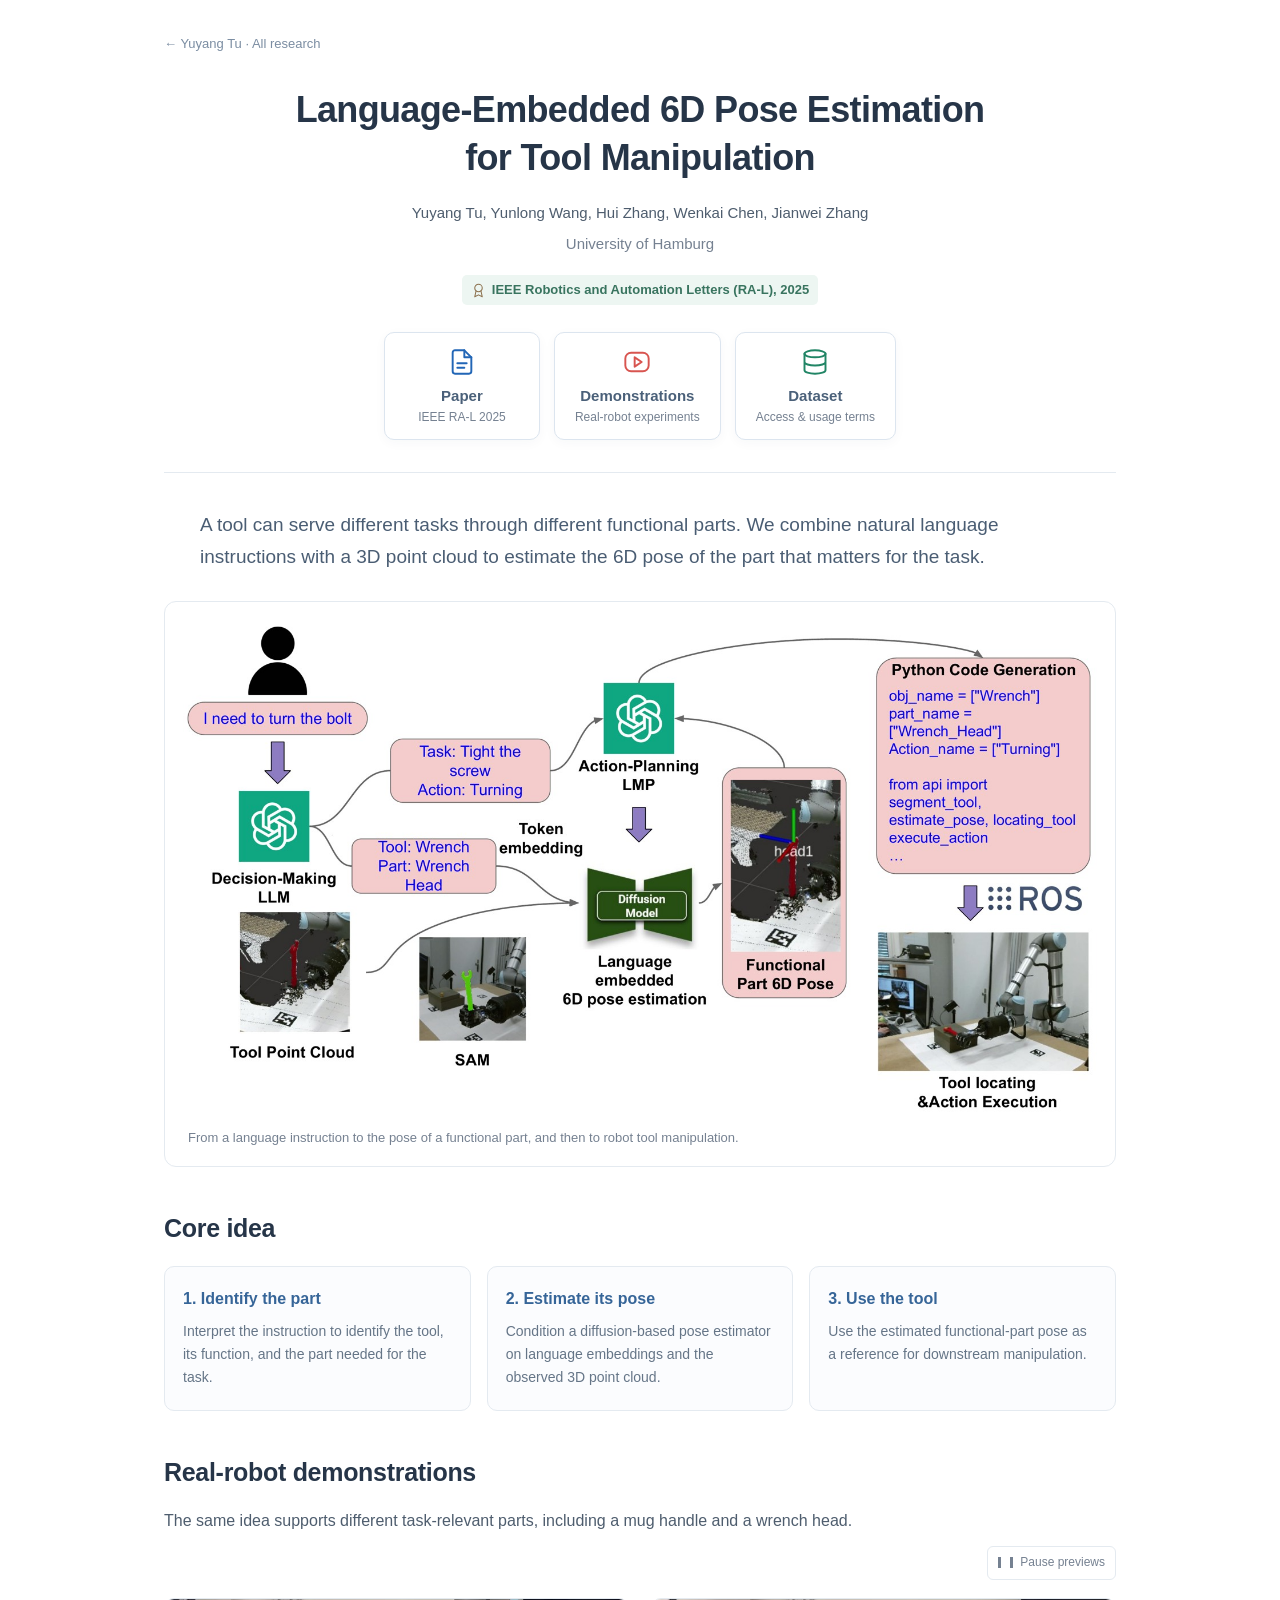
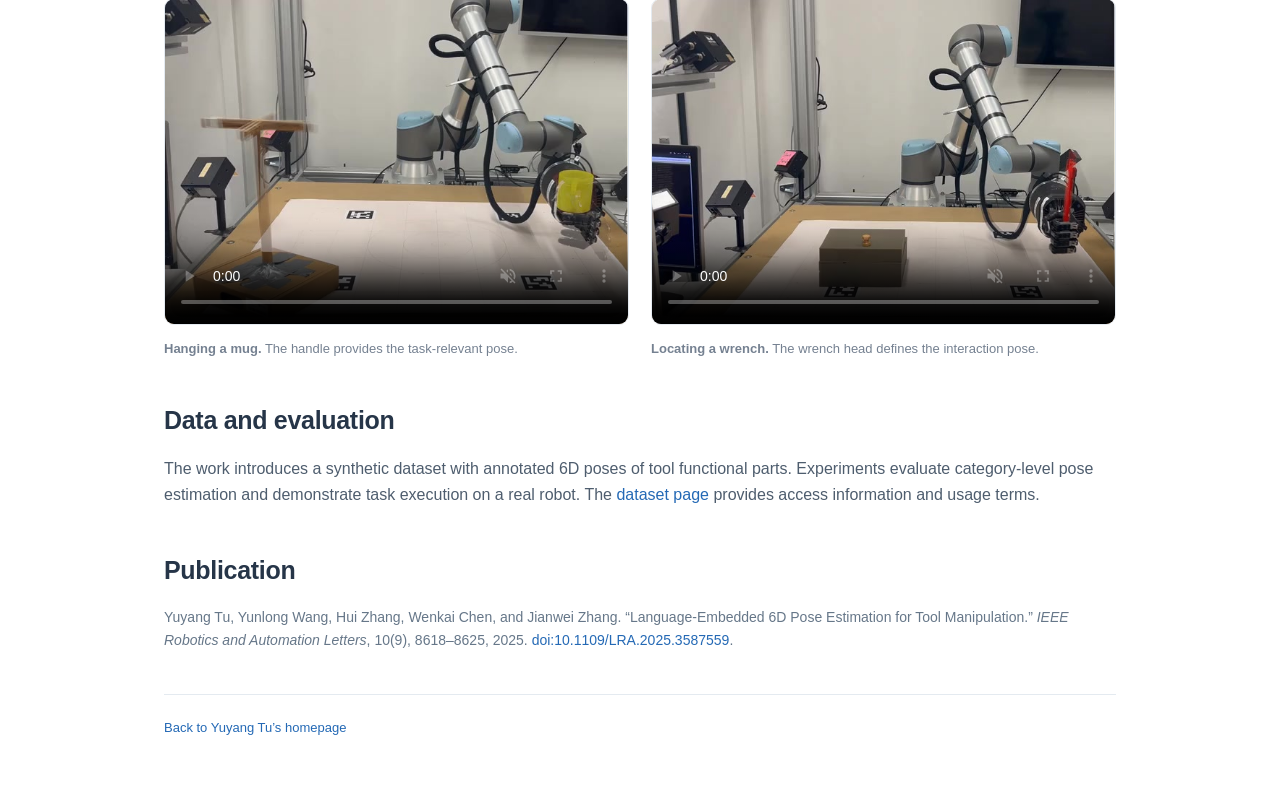
==== Language6DPose/index.html @ 94d5ad6c "Add Language6D and PCMS-Connect research showcases with task demonstration previews" ====
<!DOCTYPE html>
<html lang="en">
<head>
  <meta charset="utf-8">
  <meta name="viewport" content="width=device-width, initial-scale=1">
  <title>Language-Embedded 6D Pose Estimation for Tool Manipulation | Yuyang Tu</title>
  <meta name="description" content="Language and 3D geometry for estimating the 6D pose of task-relevant tool parts. Research by Yuyang Tu and colleagues, IEEE RA-L 2025.">
  <link rel="canonical" href="https://yuyangtu.github.io/Language6DPose/">
  <link rel="stylesheet" href="../research/project.css">
  <script src="../research/media.js" defer></script>
</head>
<body>
<main>
  <a class="back" href="../">&larr; Yuyang Tu &middot; All research</a>
  <header>
    <h1>Language-Embedded 6D Pose Estimation<br>for Tool Manipulation</h1>
    <p class="authors">Yuyang Tu, Yunlong Wang, Hui Zhang, Wenkai Chen, Jianwei Zhang</p>
    <p class="affiliation">University of Hamburg</p>
    <p class="badge published"><img class="icon" src="../research/icons/award.svg" width="20" height="20" alt="" aria-hidden="true">IEEE Robotics and Automation Letters (RA-L), 2025</p>
    <nav class="resource-links resource-tiles" aria-label="Project resources"><a class="resource-link resource-tile" href="https://doi.org/10.1109/LRA.2025.3587559"><img class="icon" src="../research/icons/paper.svg" width="20" height="20" alt="" aria-hidden="true"><span class="resource-label">Paper<small>IEEE RA-L 2025</small></span></a>
<a class="resource-link resource-tile" href="#demonstrations"><img class="icon" src="../research/icons/play.svg" width="20" height="20" alt="" aria-hidden="true"><span class="resource-label">Demonstrations<small>Real-robot experiments</small></span></a>
<a class="resource-link resource-tile" href="https://language6dpose.github.io/"><img class="icon" src="../research/icons/dataset.svg" width="20" height="20" alt="" aria-hidden="true"><span class="resource-label">Dataset<small>Access & usage terms</small></span></a></nav>
  </header>
  <p class="intro">A tool can serve different tasks through different functional parts. We combine natural language instructions with a 3D point cloud to estimate the 6D pose of the part that matters for the task.</p>
  <figure class="overview">
    <img src="assets/overview.jpg" width="1600" height="860" alt="Language identifies a tool and functional part; a diffusion model combines its semantic embedding with a point cloud to estimate a task-relevant 6D pose.">
    <figcaption>From a language instruction to the pose of a functional part, and then to robot tool manipulation.</figcaption>
  </figure>
  <h2>Core idea</h2>
  <div class="steps">
    <article><h3>1. Identify the part</h3><p>Interpret the instruction to identify the tool, its function, and the part needed for the task.</p></article>
    <article><h3>2. Estimate its pose</h3><p>Condition a diffusion-based pose estimator on language embeddings and the observed 3D point cloud.</p></article>
    <article><h3>3. Use the tool</h3><p>Use the estimated functional-part pose as a reference for downstream manipulation.</p></article>
  </div>
  <h2 id="demonstrations">Real-robot demonstrations</h2>
  <p>The same idea supports different task-relevant parts, including a mug handle and a wrench head.</p>
  <div class="preview-controls"><button type="button" data-preview-toggle>Pause previews</button></div>
  <div class="demos">
    <figure>
      <video autoplay loop muted playsinline controls preload="metadata" poster="assets/hanging-mug.jpg?v=clean" aria-label="Real-robot demonstration of hanging a mug">
        <source src="assets/hanging-mug.mp4?v=clean" type="video/mp4">
        <a href="assets/hanging-mug.mp4">Watch the mug demonstration</a>
      </video>
      <figcaption><strong>Hanging a mug.</strong> The handle provides the task-relevant pose.</figcaption>
    </figure>
    <figure>
      <video autoplay loop muted playsinline controls preload="metadata" poster="assets/locating-wrench.jpg?v=clean" aria-label="Real-robot demonstration of locating a wrench">
        <source src="assets/locating-wrench.mp4?v=clean" type="video/mp4">
        <a href="assets/locating-wrench.mp4">Watch the wrench demonstration</a>
      </video>
      <figcaption><strong>Locating a wrench.</strong> The wrench head defines the interaction pose.</figcaption>
    </figure>
  </div>
  <h2>Data and evaluation</h2>
  <p>The work introduces a synthetic dataset with annotated 6D poses of tool functional parts. Experiments evaluate category-level pose estimation and demonstrate task execution on a real robot. The <a href="https://language6dpose.github.io/">dataset page</a> provides access information and usage terms.</p>
  <h2>Publication</h2>
  <p class="reference">Yuyang Tu, Yunlong Wang, Hui Zhang, Wenkai Chen, and Jianwei Zhang. &ldquo;Language-Embedded 6D Pose Estimation for Tool Manipulation.&rdquo; <em>IEEE Robotics and Automation Letters</em>, 10(9), 8618&ndash;8625, 2025. <a href="https://doi.org/10.1109/LRA.2025.3587559">doi:10.1109/LRA.2025.3587559</a>.</p>
  <footer><a href="../">Back to Yuyang Tu&rsquo;s homepage</a></footer>
</main>
</body>
</html>
---- research/project.css ----
@import url('./theme.css');
main { max-width: 1020px; padding: 30px 34px 54px; margin: 0 auto; }
.back { display: inline-flex; margin-bottom: 32px; font-size: 13px; color: #7b8da2; }
.back:hover { text-decoration: underline; }
header { text-align: center; margin: 0 auto 36px; padding: 0 12px 32px; border-bottom: 1px solid var(--line); }
h1 { font-size: clamp(27px, 3.4vw, 36px); line-height: 1.32; margin: 0 0 20px; font-weight: 600; letter-spacing: -.65px; }
h2 { font-size: 25px; line-height: 1.4; margin: 44px 0 18px; font-weight: 600; letter-spacing: -.3px; }
h3 { font-size: 17px; line-height: 1.45; margin: 0 0 10px; }
p { margin: 0 0 16px; }
.project-kicker { margin: -6px 0 12px; color: #8090a1; font-size: 14px; letter-spacing: .6px; }
.authors, .affiliation { margin-bottom: 6px; font-size: 15px; }
.affiliation, .caption, figcaption { color: var(--muted); }
header .badge { margin-top: 12px; font-size: 13px; }
.intro { font-size: 19px; line-height: 1.7; margin: 28px auto; max-width: 880px; color: #4a5d73; }
figure { margin: 0; }
figure > img, video { display: block; width: 100%; height: auto; }
.overview { padding: 20px 18px 18px; margin: 28px 0; border: 1px solid var(--line); border-radius: 12px; }
figcaption, .caption { font-size: 13px; line-height: 1.65; margin: 13px 0 0; }
.overview figcaption { padding: 0 5px; }
.steps { display: grid; grid-template-columns: repeat(3, 1fr); gap: 16px; margin: 20px 0 36px; }
.steps article { padding: 20px 18px; border: 1px solid var(--line); border-radius: 10px; background: #fbfcfe; }
.steps h3 { color: #366598; font-size: 16px; }
.steps p { color: #657587; font-size: 14px; margin: 0; }
.demos { display: grid; grid-template-columns: repeat(2, minmax(0,1fr)); gap: 22px; }
.demos figure { min-width: 0; }
.demos video { aspect-ratio: 64 / 45; object-fit: contain; background: #fff; border: 1px solid var(--line); border-radius: 10px; }
.wide-demo { margin: 24px 0 36px; }
.wide-demo video, .hardware-demo video { border: 1px solid var(--line); border-radius: 10px; }
.hardware-demo { max-width: 800px; margin: 0 auto; }
.results { padding: 23px 26px; background: #f4f8fc; border: 1px solid #dce7f2; border-left: 3px solid #4487c5; border-radius: 8px; margin: 24px 0; font-size: 15px; }
.results strong { color: #2b5f92; }
.results p:last-child { margin-bottom: 0; }
.reference { font-size: 14px; color: #667789; overflow-wrap: anywhere; }
.preview-controls { text-align: right; margin: -4px 0 18px; }
footer { border-top: 1px solid var(--line); margin-top: 42px; padding-top: 22px; font-size: 13px; }
@media(max-width:600px) {
 main { padding: 22px 20px 36px; }
 .back { margin-bottom: 26px; }
 header { padding: 0 0 26px; margin-bottom: 28px; }
 h1 { font-size: 27px; letter-spacing: -.45px; }
 .authors, .affiliation { font-size: 13px; }
 header .badge { font-size: 11px; }
 .intro { font-size: 17px; }
 .overview { padding: 12px 10px; }
 .steps, .demos { grid-template-columns: 1fr; gap: 14px; }
 .steps article { padding: 17px; }
 h2 { font-size: 22px; margin-top: 32px; }
 .results { padding: 18px; font-size: 14px; }
}
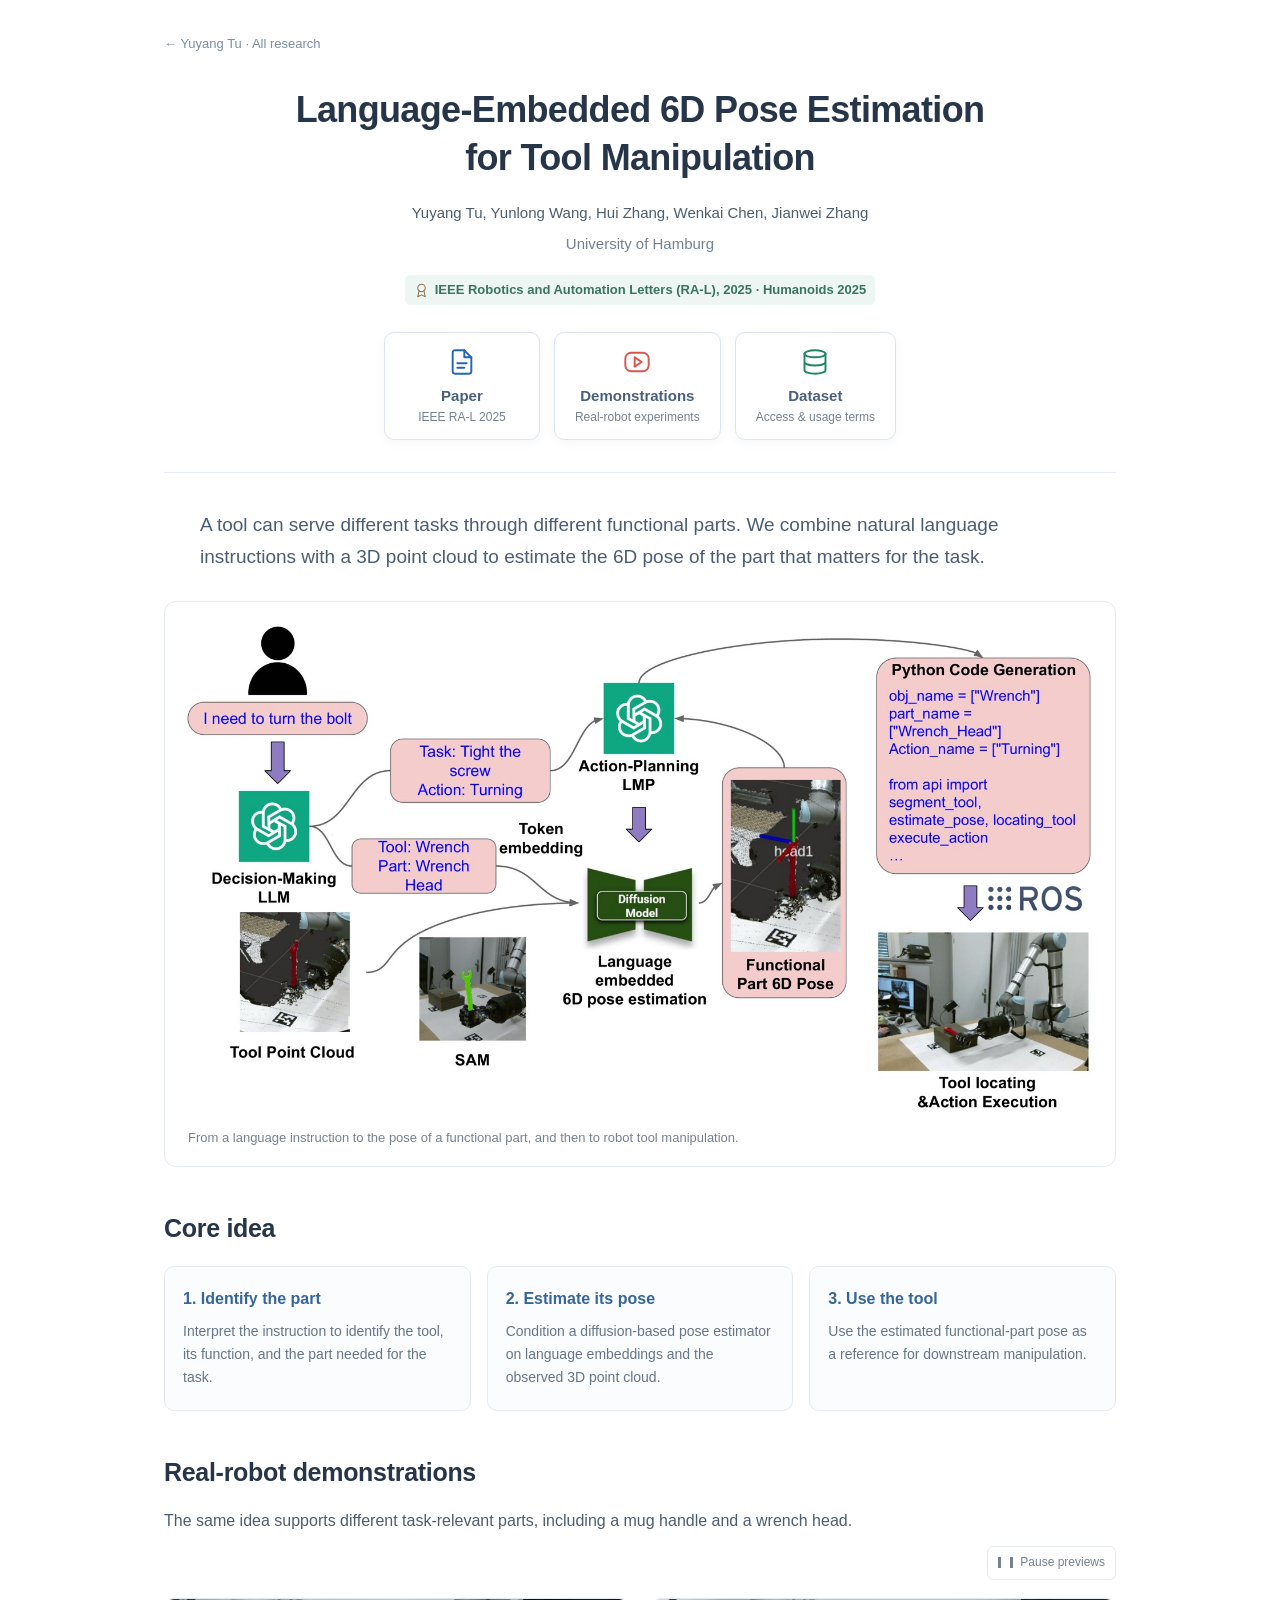
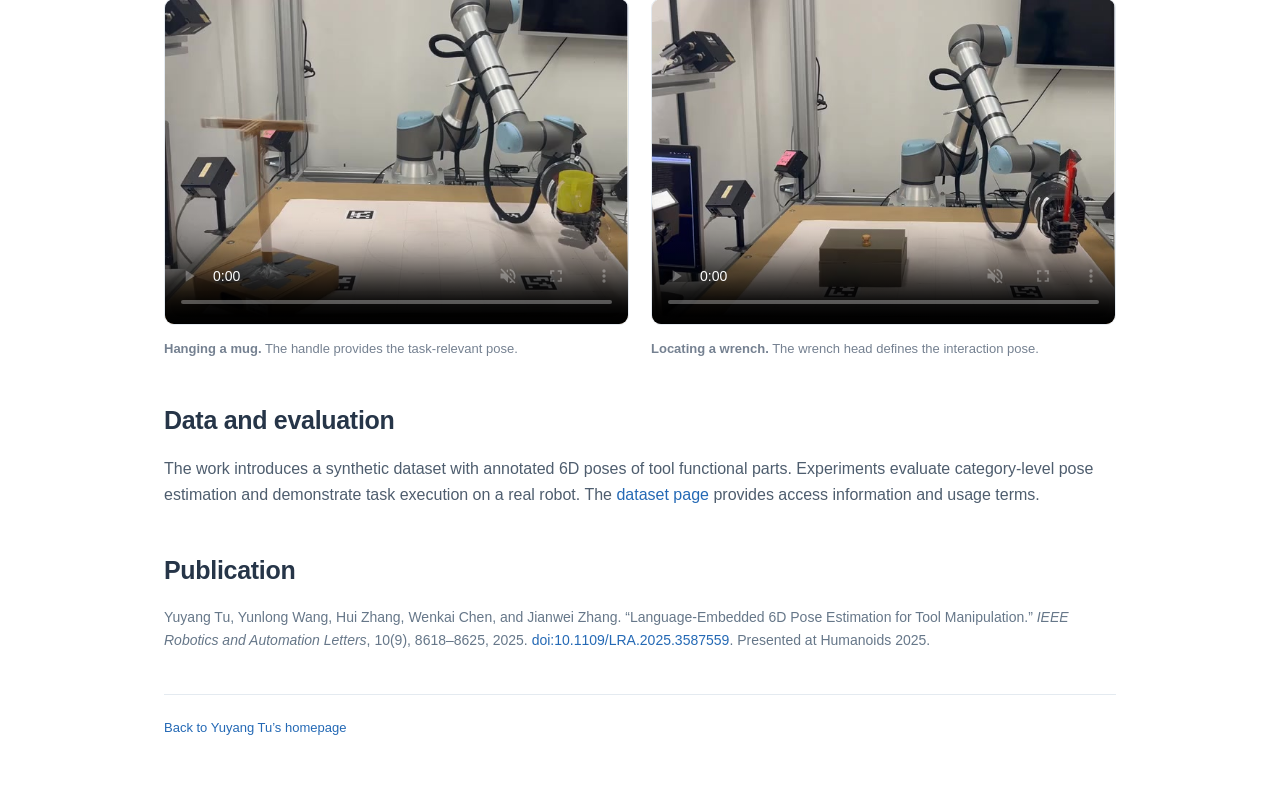
==== commit 9c7cf57f: "Add Humanoids 2025 to Language6DPose publication details" ====
--- a/Language6DPose/index.html
+++ b/Language6DPose/index.html
@@ -4,7 +4,7 @@
   <meta charset="utf-8">
   <meta name="viewport" content="width=device-width, initial-scale=1">
   <title>Language-Embedded 6D Pose Estimation for Tool Manipulation | Yuyang Tu</title>
-  <meta name="description" content="Language and 3D geometry for estimating the 6D pose of task-relevant tool parts. Research by Yuyang Tu and colleagues, IEEE RA-L 2025.">
+  <meta name="description" content="Language and 3D geometry for estimating the 6D pose of task-relevant tool parts. Research by Yuyang Tu and colleagues, IEEE RA-L 2025; presented at Humanoids 2025.">
   <link rel="canonical" href="https://yuyangtu.github.io/Language6DPose/">
   <link rel="stylesheet" href="../research/project.css">
   <script src="../research/media.js" defer></script>
@@ -16,7 +16,7 @@
     <h1>Language-Embedded 6D Pose Estimation<br>for Tool Manipulation</h1>
     <p class="authors">Yuyang Tu, Yunlong Wang, Hui Zhang, Wenkai Chen, Jianwei Zhang</p>
     <p class="affiliation">University of Hamburg</p>
-    <p class="badge published"><img class="icon" src="../research/icons/award.svg" width="20" height="20" alt="" aria-hidden="true">IEEE Robotics and Automation Letters (RA-L), 2025</p>
+    <p class="badge published"><img class="icon" src="../research/icons/award.svg" width="20" height="20" alt="" aria-hidden="true">IEEE Robotics and Automation Letters (RA-L), 2025 &middot; Humanoids 2025</p>
     <nav class="resource-links resource-tiles" aria-label="Project resources"><a class="resource-link resource-tile" href="https://doi.org/10.1109/LRA.2025.3587559"><img class="icon" src="../research/icons/paper.svg" width="20" height="20" alt="" aria-hidden="true"><span class="resource-label">Paper<small>IEEE RA-L 2025</small></span></a>
 <a class="resource-link resource-tile" href="#demonstrations"><img class="icon" src="../research/icons/play.svg" width="20" height="20" alt="" aria-hidden="true"><span class="resource-label">Demonstrations<small>Real-robot experiments</small></span></a>
 <a class="resource-link resource-tile" href="https://language6dpose.github.io/"><img class="icon" src="../research/icons/dataset.svg" width="20" height="20" alt="" aria-hidden="true"><span class="resource-label">Dataset<small>Access & usage terms</small></span></a></nav>
@@ -54,7 +54,7 @@
   <h2>Data and evaluation</h2>
   <p>The work introduces a synthetic dataset with annotated 6D poses of tool functional parts. Experiments evaluate category-level pose estimation and demonstrate task execution on a real robot. The <a href="https://language6dpose.github.io/">dataset page</a> provides access information and usage terms.</p>
   <h2>Publication</h2>
-  <p class="reference">Yuyang Tu, Yunlong Wang, Hui Zhang, Wenkai Chen, and Jianwei Zhang. &ldquo;Language-Embedded 6D Pose Estimation for Tool Manipulation.&rdquo; <em>IEEE Robotics and Automation Letters</em>, 10(9), 8618&ndash;8625, 2025. <a href="https://doi.org/10.1109/LRA.2025.3587559">doi:10.1109/LRA.2025.3587559</a>.</p>
+  <p class="reference">Yuyang Tu, Yunlong Wang, Hui Zhang, Wenkai Chen, and Jianwei Zhang. &ldquo;Language-Embedded 6D Pose Estimation for Tool Manipulation.&rdquo; <em>IEEE Robotics and Automation Letters</em>, 10(9), 8618&ndash;8625, 2025. <a href="https://doi.org/10.1109/LRA.2025.3587559">doi:10.1109/LRA.2025.3587559</a>. Presented at Humanoids 2025.</p>
   <footer><a href="../">Back to Yuyang Tu&rsquo;s homepage</a></footer>
 </main>
 </body>
